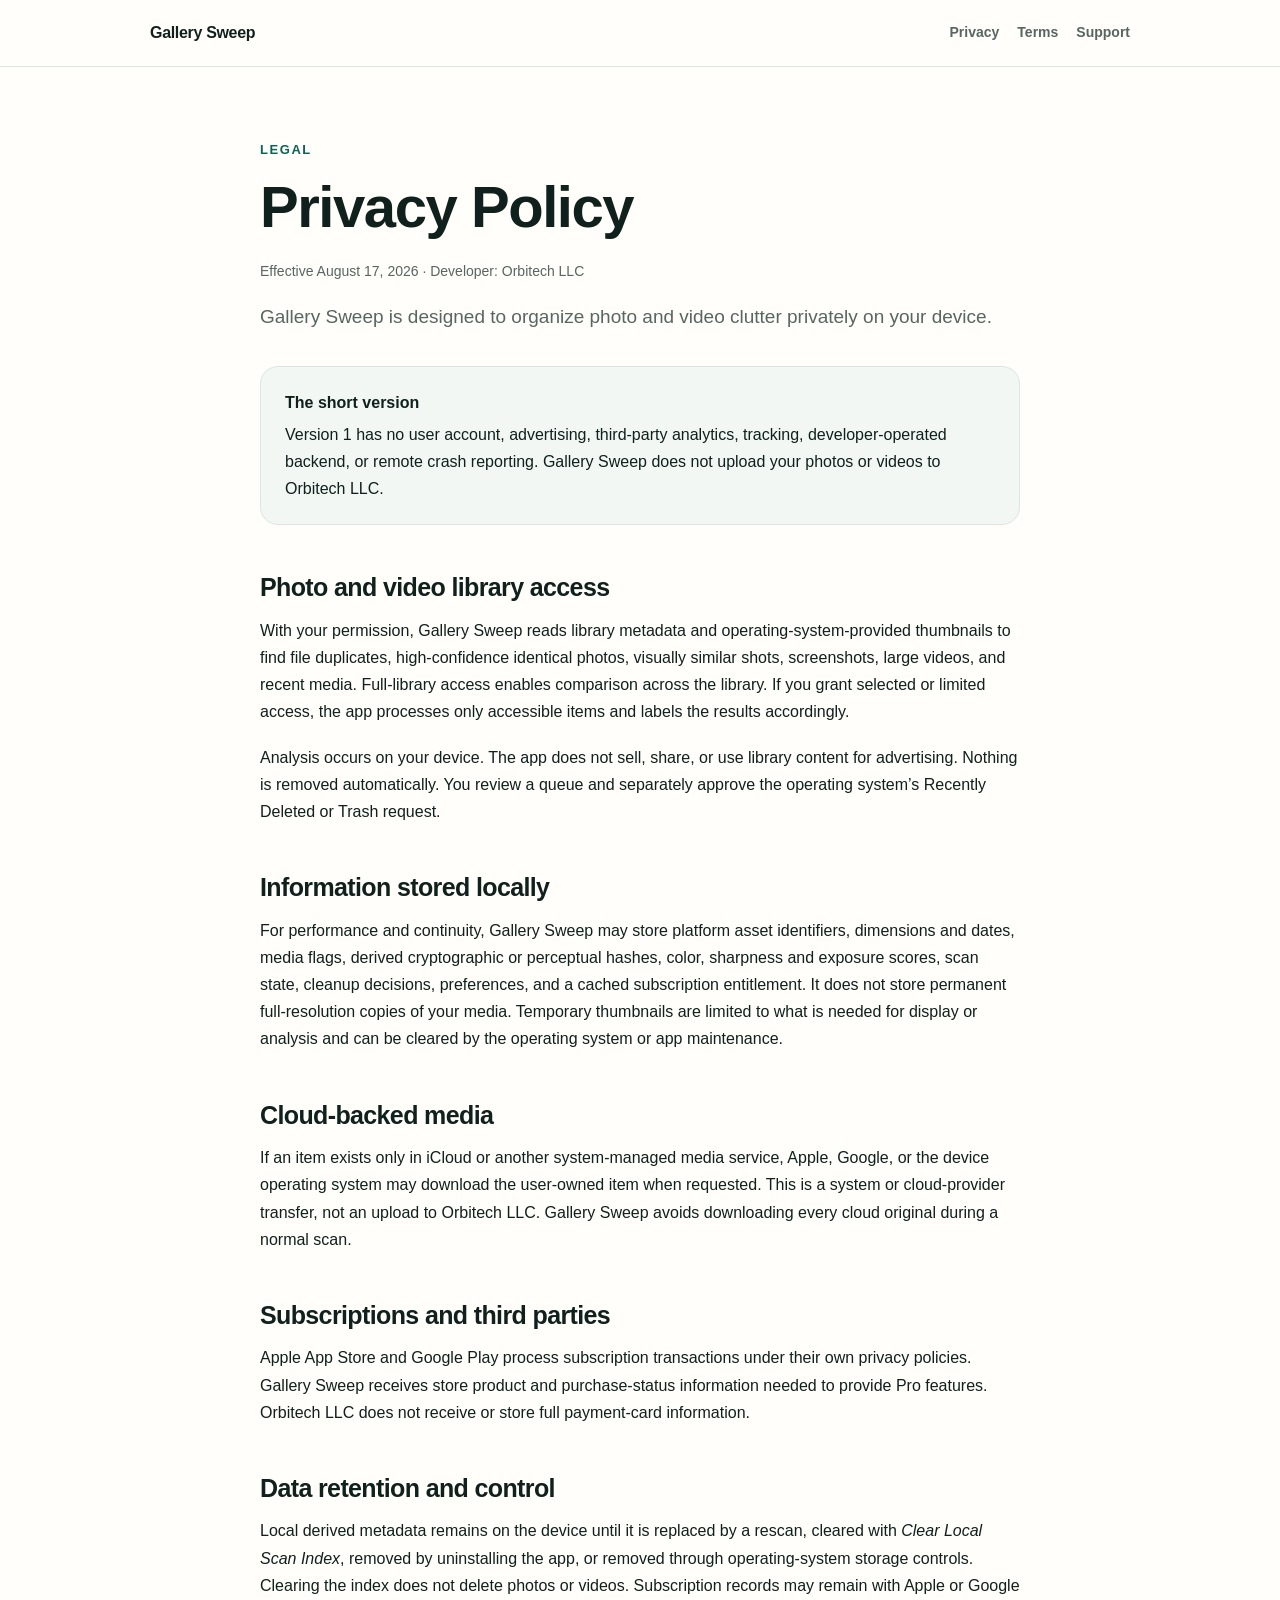
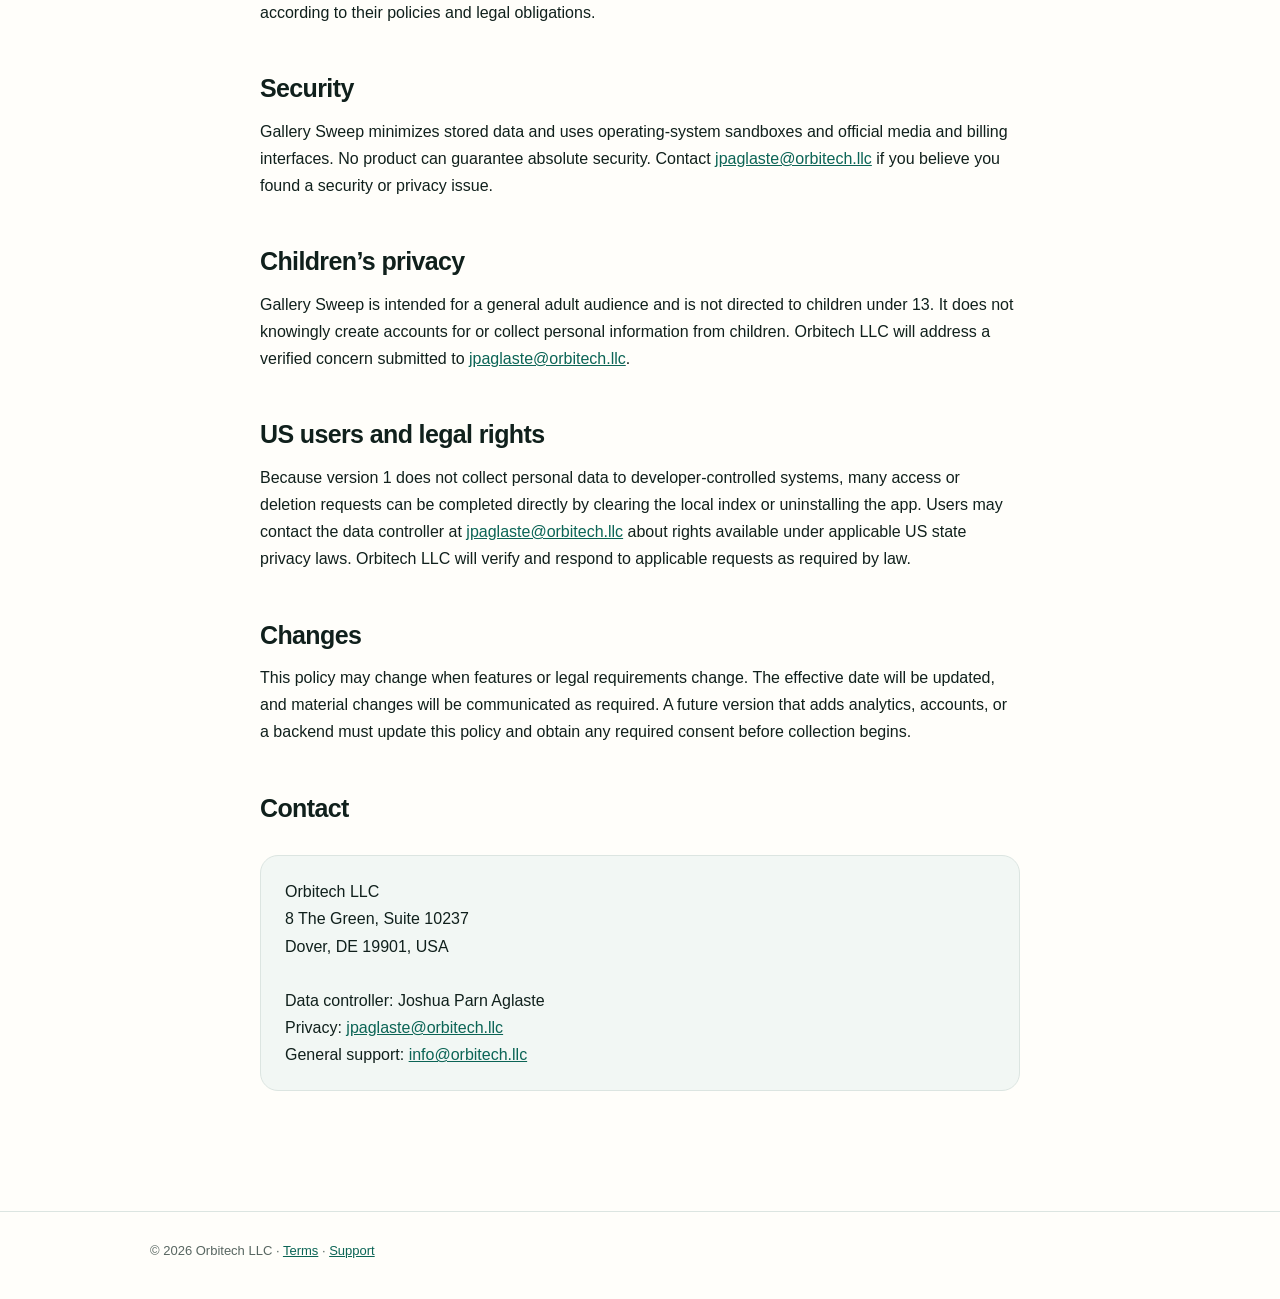
==== privacy.html @ 792b47d9 "Publish Gallery Sweep legal and support site" ====
<!doctype html>
<html lang="en-US">
<head>
  <meta charset="utf-8">
  <meta name="viewport" content="width=device-width, initial-scale=1">
  <meta name="description" content="Privacy Policy for Gallery Sweep by Orbitech LLC.">
  <title>Privacy Policy — Gallery Sweep</title>
  <link rel="stylesheet" href="styles.css">
</head>
<body>
  <header class="site-header"><nav class="nav" aria-label="Primary"><a class="brand" href="index.html">Gallery Sweep</a><div class="nav-links"><a href="privacy.html" aria-current="page">Privacy</a><a href="terms.html">Terms</a><a href="support.html">Support</a></div></nav></header>
  <main>
    <p class="eyebrow">Legal</p>
    <h1>Privacy Policy</h1>
    <p class="meta">Effective August 17, 2026 · Developer: Orbitech LLC</p>
    <p class="lede">Gallery Sweep is designed to organize photo and video clutter privately on your device.</p>
    <div class="notice"><strong>The short version</strong>Version 1 has no user account, advertising, third-party analytics, tracking, developer-operated backend, or remote crash reporting. Gallery Sweep does not upload your photos or videos to Orbitech LLC.</div>

    <h2>Photo and video library access</h2>
    <p>With your permission, Gallery Sweep reads library metadata and operating-system-provided thumbnails to find file duplicates, high-confidence identical photos, visually similar shots, screenshots, large videos, and recent media. Full-library access enables comparison across the library. If you grant selected or limited access, the app processes only accessible items and labels the results accordingly.</p>
    <p>Analysis occurs on your device. The app does not sell, share, or use library content for advertising. Nothing is removed automatically. You review a queue and separately approve the operating system’s Recently Deleted or Trash request.</p>

    <h2>Information stored locally</h2>
    <p>For performance and continuity, Gallery Sweep may store platform asset identifiers, dimensions and dates, media flags, derived cryptographic or perceptual hashes, color, sharpness and exposure scores, scan state, cleanup decisions, preferences, and a cached subscription entitlement. It does not store permanent full-resolution copies of your media. Temporary thumbnails are limited to what is needed for display or analysis and can be cleared by the operating system or app maintenance.</p>

    <h2>Cloud-backed media</h2>
    <p>If an item exists only in iCloud or another system-managed media service, Apple, Google, or the device operating system may download the user-owned item when requested. This is a system or cloud-provider transfer, not an upload to Orbitech LLC. Gallery Sweep avoids downloading every cloud original during a normal scan.</p>

    <h2>Subscriptions and third parties</h2>
    <p>Apple App Store and Google Play process subscription transactions under their own privacy policies. Gallery Sweep receives store product and purchase-status information needed to provide Pro features. Orbitech LLC does not receive or store full payment-card information.</p>

    <h2>Data retention and control</h2>
    <p>Local derived metadata remains on the device until it is replaced by a rescan, cleared with <em>Clear Local Scan Index</em>, removed by uninstalling the app, or removed through operating-system storage controls. Clearing the index does not delete photos or videos. Subscription records may remain with Apple or Google according to their policies and legal obligations.</p>

    <h2>Security</h2>
    <p>Gallery Sweep minimizes stored data and uses operating-system sandboxes and official media and billing interfaces. No product can guarantee absolute security. Contact <a href="mailto:jpaglaste@orbitech.llc">jpaglaste@orbitech.llc</a> if you believe you found a security or privacy issue.</p>

    <h2>Children’s privacy</h2>
    <p>Gallery Sweep is intended for a general adult audience and is not directed to children under 13. It does not knowingly create accounts for or collect personal information from children. Orbitech LLC will address a verified concern submitted to <a href="mailto:jpaglaste@orbitech.llc">jpaglaste@orbitech.llc</a>.</p>

    <h2>US users and legal rights</h2>
    <p>Because version 1 does not collect personal data to developer-controlled systems, many access or deletion requests can be completed directly by clearing the local index or uninstalling the app. Users may contact the data controller at <a href="mailto:jpaglaste@orbitech.llc">jpaglaste@orbitech.llc</a> about rights available under applicable US state privacy laws. Orbitech LLC will verify and respond to applicable requests as required by law.</p>

    <h2>Changes</h2>
    <p>This policy may change when features or legal requirements change. The effective date will be updated, and material changes will be communicated as required. A future version that adds analytics, accounts, or a backend must update this policy and obtain any required consent before collection begins.</p>

    <h2>Contact</h2>
    <div class="contact-card">Orbitech LLC<br>8 The Green, Suite 10237<br>Dover, DE 19901, USA<br><br>Data controller: Joshua Parn Aglaste<br>Privacy: <a href="mailto:jpaglaste@orbitech.llc">jpaglaste@orbitech.llc</a><br>General support: <a href="mailto:info@orbitech.llc">info@orbitech.llc</a></div>
  </main>
  <footer><div class="footer-inner">© 2026 Orbitech LLC · <a href="terms.html">Terms</a> · <a href="support.html">Support</a></div></footer>
</body>
</html>
---- styles.css ----
:root {
  color-scheme: light;
  --ink: #10201c;
  --muted: #586661;
  --line: #dce5e1;
  --paper: #fffefa;
  --mist: #f2f7f4;
  --brand: #0b6455;
  --brand-dark: #07483e;
}

* { box-sizing: border-box; }

html { scroll-behavior: smooth; }

body {
  margin: 0;
  background: var(--paper);
  color: var(--ink);
  font: 16px/1.7 -apple-system, BlinkMacSystemFont, "Segoe UI", sans-serif;
  text-rendering: optimizeLegibility;
}

a { color: var(--brand); }
a:hover { color: var(--brand-dark); }

.site-header {
  border-bottom: 1px solid var(--line);
  background: rgba(255, 254, 250, .94);
  position: sticky;
  top: 0;
  z-index: 2;
  backdrop-filter: blur(12px);
}

.nav {
  width: min(100% - 32px, 980px);
  min-height: 66px;
  margin: auto;
  display: flex;
  align-items: center;
  justify-content: space-between;
  gap: 24px;
}

.brand {
  color: var(--ink);
  font-weight: 750;
  text-decoration: none;
  letter-spacing: -.02em;
}

.nav-links { display: flex; gap: 18px; flex-wrap: wrap; }
.nav-links a { color: var(--muted); text-decoration: none; font-size: 14px; font-weight: 600; }

main {
  width: min(100% - 32px, 760px);
  margin: 0 auto;
  padding: 72px 0 88px;
}

.eyebrow {
  margin: 0 0 12px;
  color: var(--brand);
  font-size: 13px;
  font-weight: 800;
  letter-spacing: .12em;
  text-transform: uppercase;
}

h1, h2, h3 { line-height: 1.18; letter-spacing: -.025em; }
h1 { margin: 0 0 18px; font-size: clamp(38px, 7vw, 58px); }
h2 { margin: 48px 0 14px; font-size: 25px; }
h3 { margin: 28px 0 8px; font-size: 18px; }
p { margin: 0 0 18px; }

.lede { color: var(--muted); font-size: 19px; }
.meta { color: var(--muted); font-size: 14px; }

.notice,
.contact-card {
  margin: 32px 0;
  padding: 22px 24px;
  background: var(--mist);
  border: 1px solid var(--line);
  border-radius: 18px;
}

.notice strong { display: block; margin-bottom: 5px; }

.action {
  display: inline-flex;
  align-items: center;
  justify-content: center;
  min-height: 46px;
  padding: 0 18px;
  border-radius: 999px;
  background: var(--brand);
  color: white;
  font-weight: 700;
  text-decoration: none;
}
.action:hover { background: var(--brand-dark); color: white; }

footer {
  border-top: 1px solid var(--line);
  color: var(--muted);
  font-size: 13px;
}

.footer-inner {
  width: min(100% - 32px, 980px);
  margin: auto;
  padding: 28px 0 36px;
}

@media (max-width: 620px) {
  .nav { align-items: flex-start; flex-direction: column; padding: 16px 0; gap: 10px; }
  .site-header { position: static; }
  main { padding-top: 48px; }
}
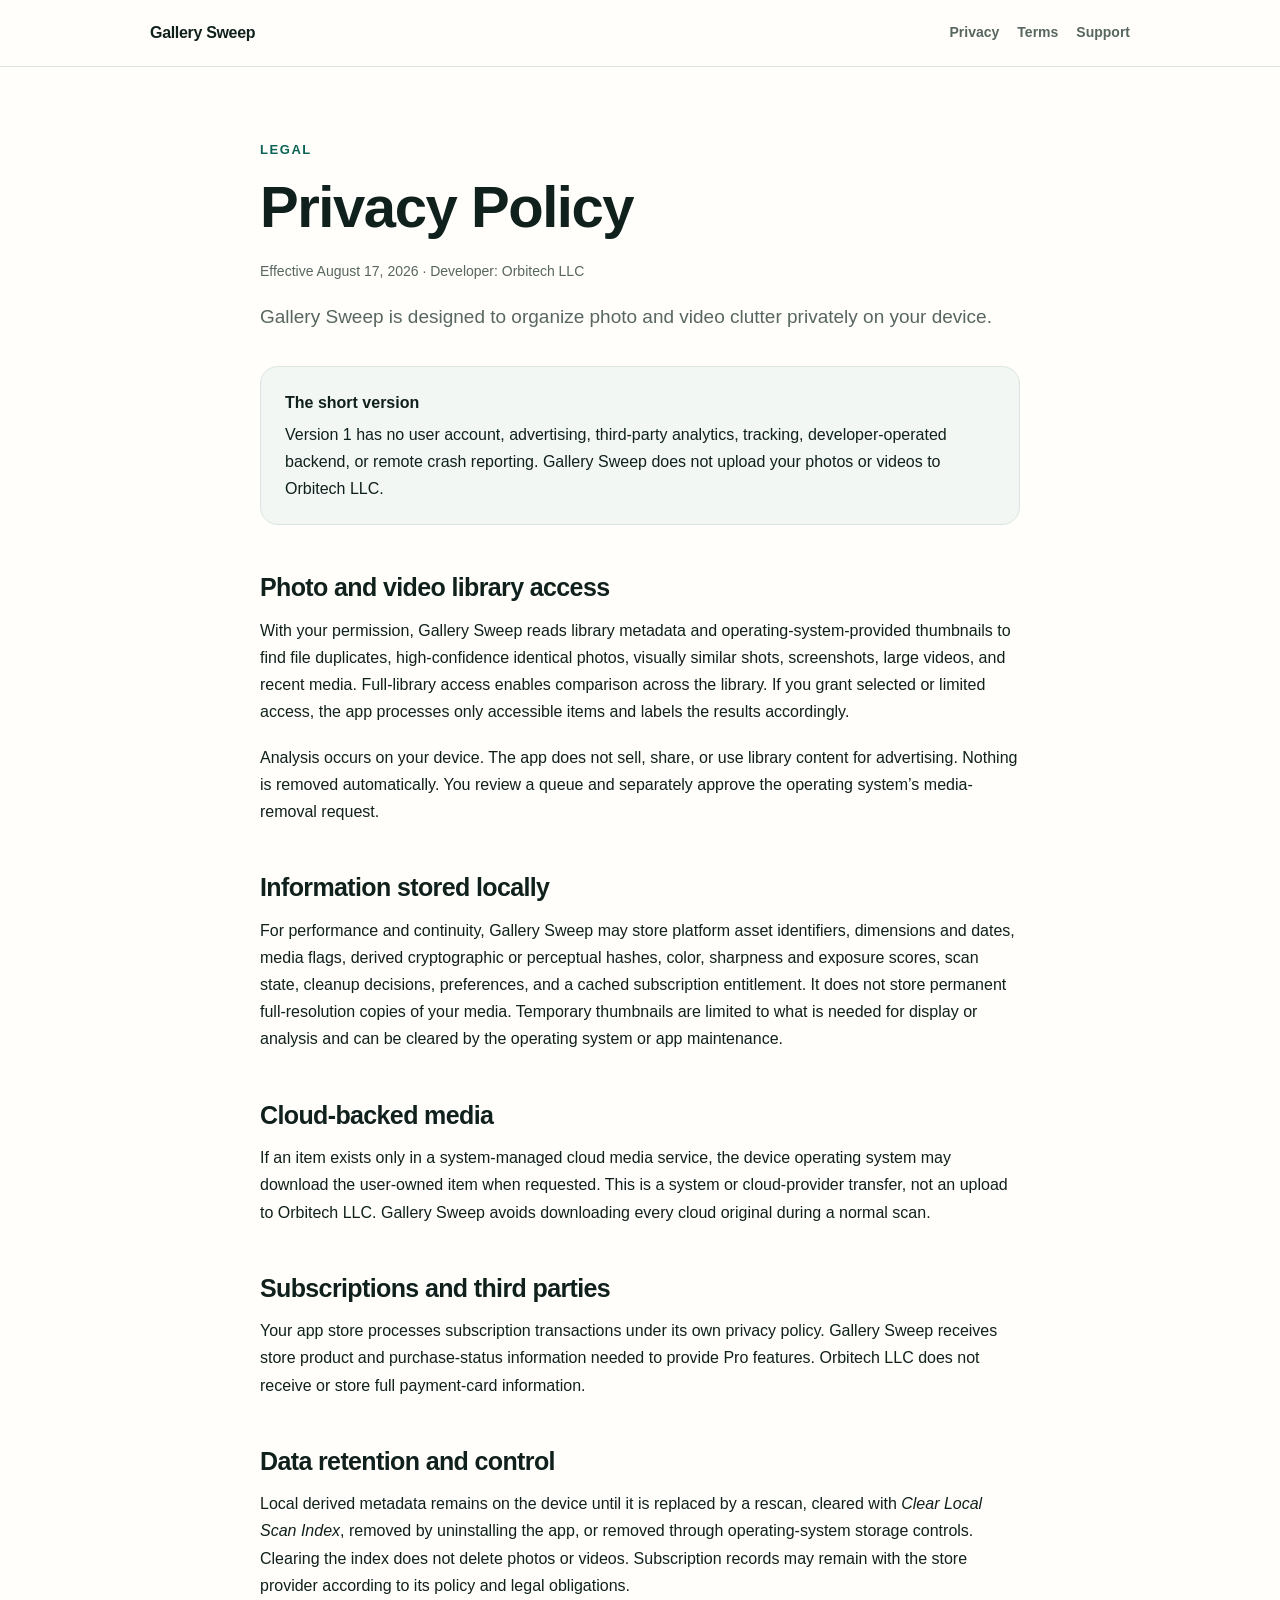
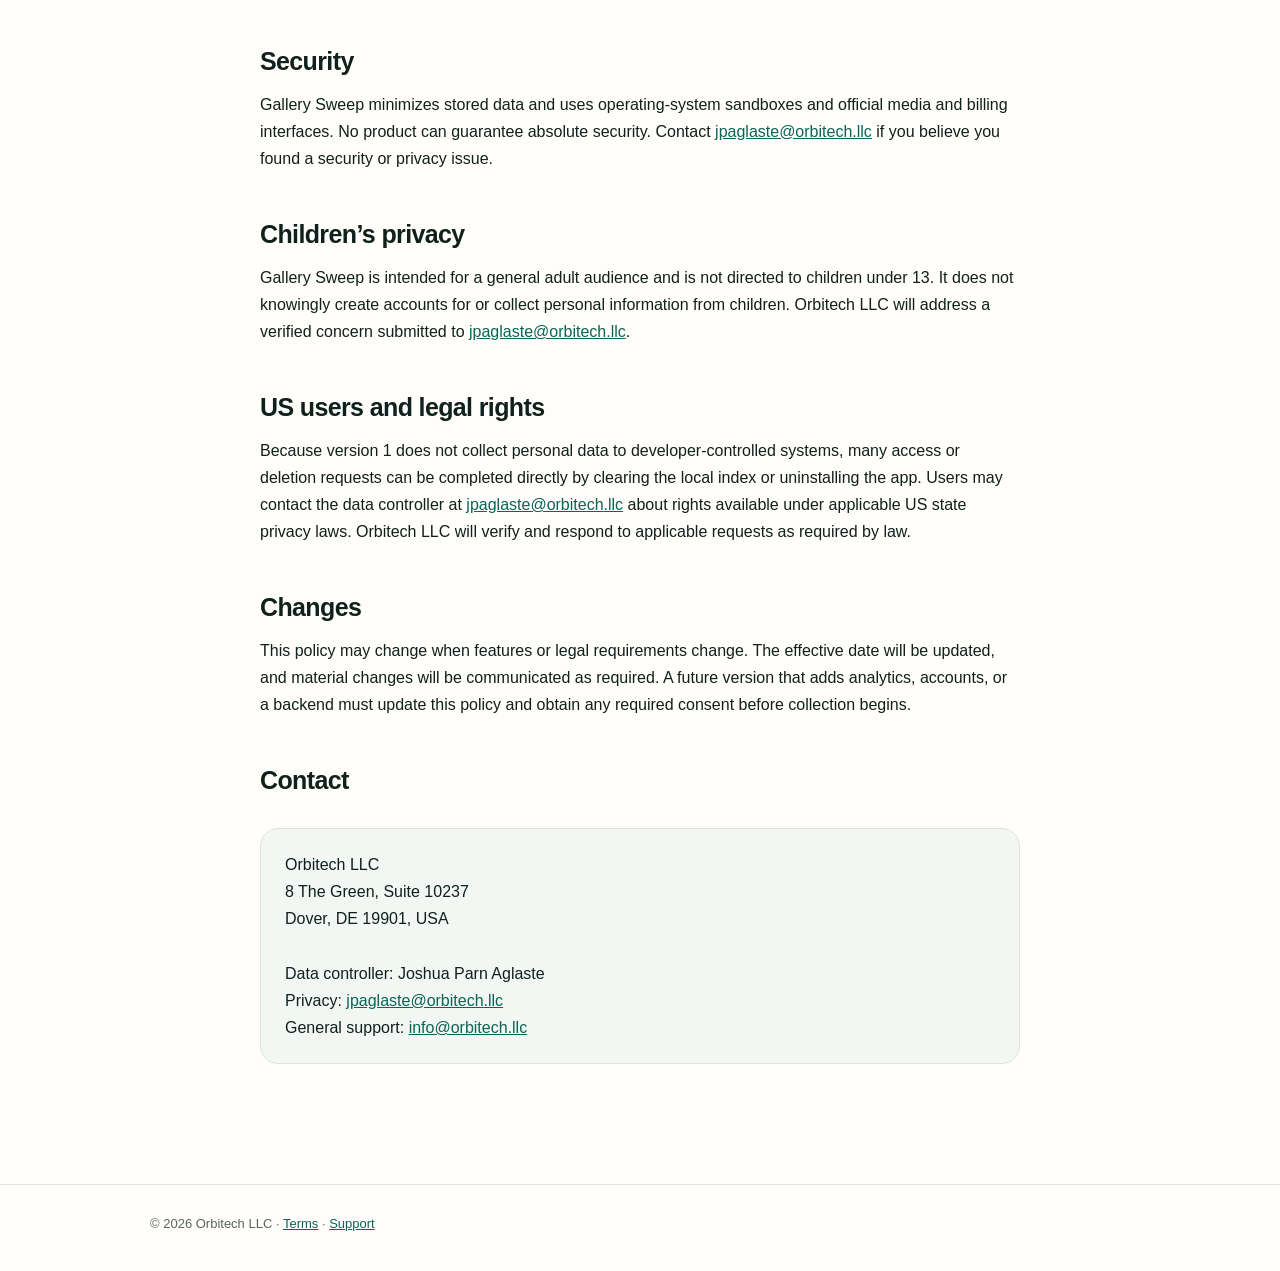
==== commit 69d23d1e: "Make App Store legal pages platform neutral" ====
--- a/privacy.html
+++ b/privacy.html
@@ -18,19 +18,19 @@
 
     <h2>Photo and video library access</h2>
     <p>With your permission, Gallery Sweep reads library metadata and operating-system-provided thumbnails to find file duplicates, high-confidence identical photos, visually similar shots, screenshots, large videos, and recent media. Full-library access enables comparison across the library. If you grant selected or limited access, the app processes only accessible items and labels the results accordingly.</p>
-    <p>Analysis occurs on your device. The app does not sell, share, or use library content for advertising. Nothing is removed automatically. You review a queue and separately approve the operating system’s Recently Deleted or Trash request.</p>
+    <p>Analysis occurs on your device. The app does not sell, share, or use library content for advertising. Nothing is removed automatically. You review a queue and separately approve the operating system’s media-removal request.</p>
 
     <h2>Information stored locally</h2>
     <p>For performance and continuity, Gallery Sweep may store platform asset identifiers, dimensions and dates, media flags, derived cryptographic or perceptual hashes, color, sharpness and exposure scores, scan state, cleanup decisions, preferences, and a cached subscription entitlement. It does not store permanent full-resolution copies of your media. Temporary thumbnails are limited to what is needed for display or analysis and can be cleared by the operating system or app maintenance.</p>
 
     <h2>Cloud-backed media</h2>
-    <p>If an item exists only in iCloud or another system-managed media service, Apple, Google, or the device operating system may download the user-owned item when requested. This is a system or cloud-provider transfer, not an upload to Orbitech LLC. Gallery Sweep avoids downloading every cloud original during a normal scan.</p>
+    <p>If an item exists only in a system-managed cloud media service, the device operating system may download the user-owned item when requested. This is a system or cloud-provider transfer, not an upload to Orbitech LLC. Gallery Sweep avoids downloading every cloud original during a normal scan.</p>
 
     <h2>Subscriptions and third parties</h2>
-    <p>Apple App Store and Google Play process subscription transactions under their own privacy policies. Gallery Sweep receives store product and purchase-status information needed to provide Pro features. Orbitech LLC does not receive or store full payment-card information.</p>
+    <p>Your app store processes subscription transactions under its own privacy policy. Gallery Sweep receives store product and purchase-status information needed to provide Pro features. Orbitech LLC does not receive or store full payment-card information.</p>
 
     <h2>Data retention and control</h2>
-    <p>Local derived metadata remains on the device until it is replaced by a rescan, cleared with <em>Clear Local Scan Index</em>, removed by uninstalling the app, or removed through operating-system storage controls. Clearing the index does not delete photos or videos. Subscription records may remain with Apple or Google according to their policies and legal obligations.</p>
+    <p>Local derived metadata remains on the device until it is replaced by a rescan, cleared with <em>Clear Local Scan Index</em>, removed by uninstalling the app, or removed through operating-system storage controls. Clearing the index does not delete photos or videos. Subscription records may remain with the store provider according to its policy and legal obligations.</p>
 
     <h2>Security</h2>
     <p>Gallery Sweep minimizes stored data and uses operating-system sandboxes and official media and billing interfaces. No product can guarantee absolute security. Contact <a href="mailto:jpaglaste@orbitech.llc">jpaglaste@orbitech.llc</a> if you believe you found a security or privacy issue.</p>
